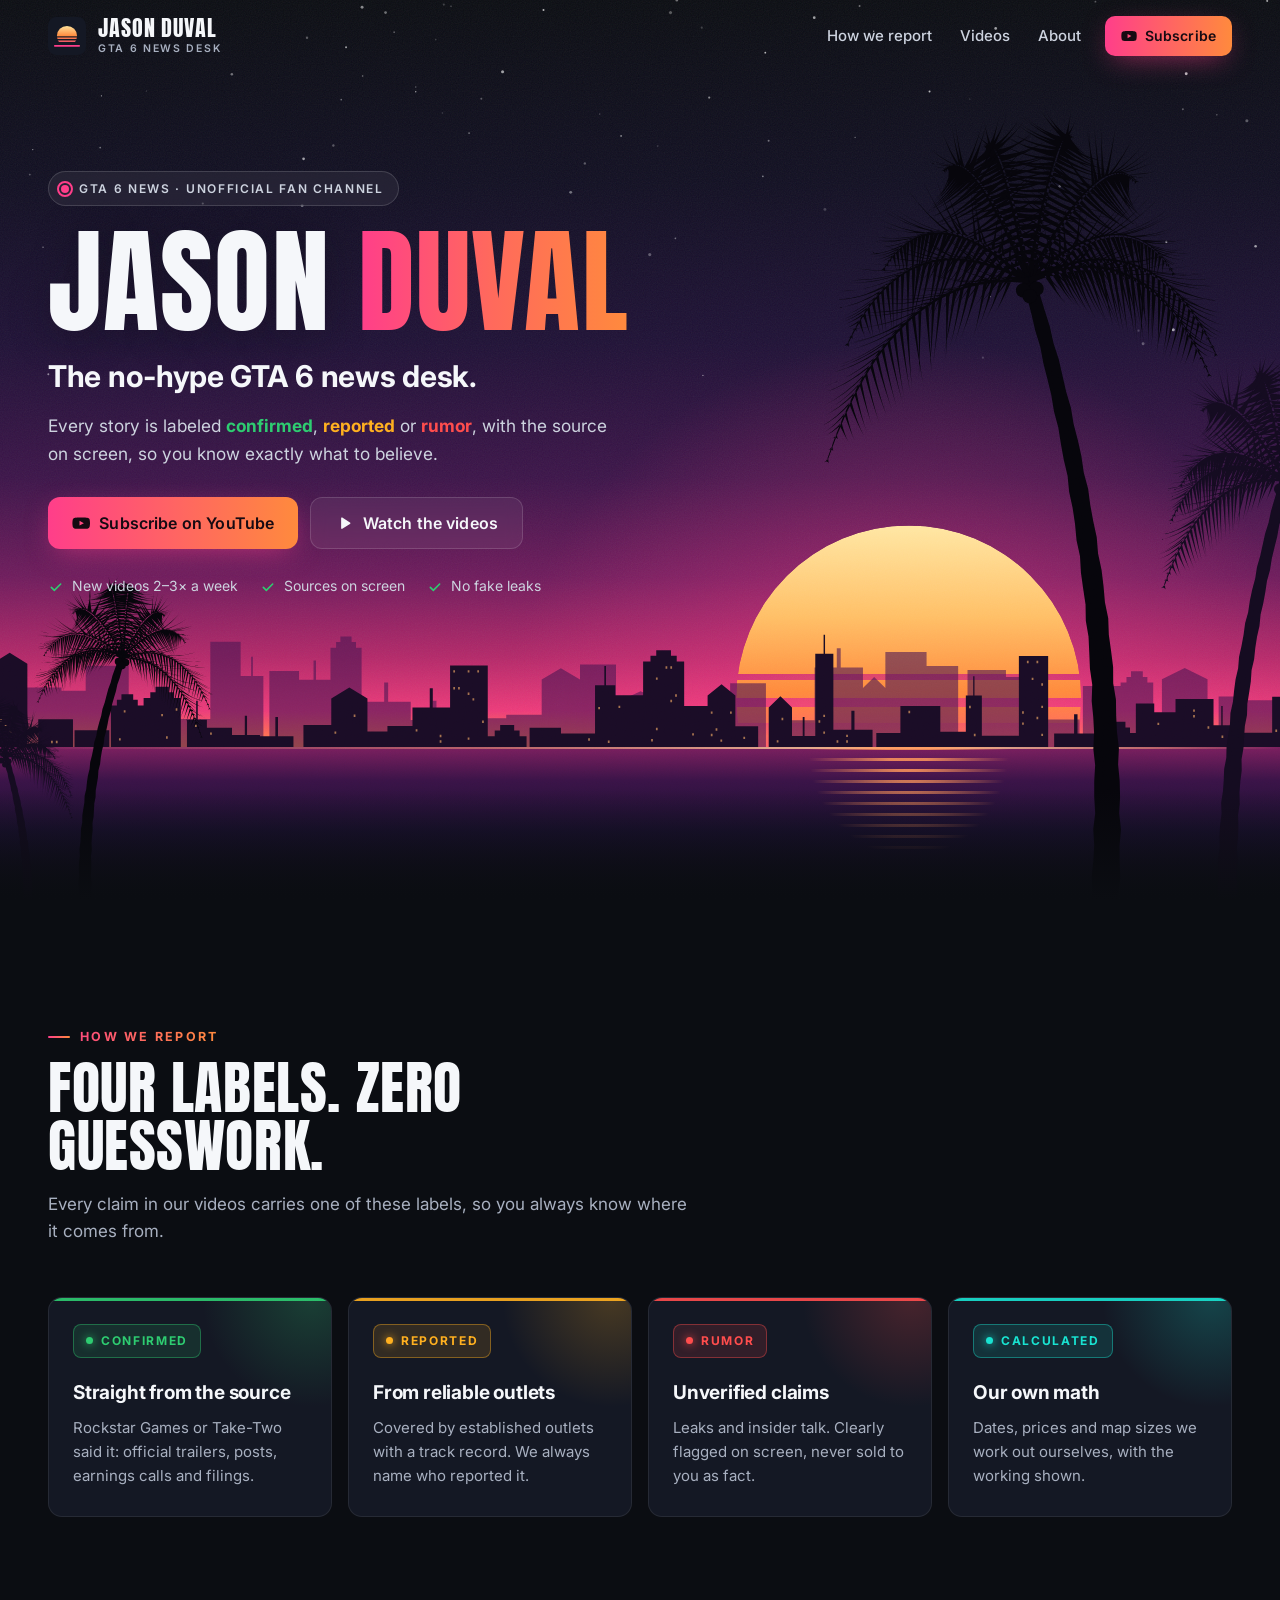
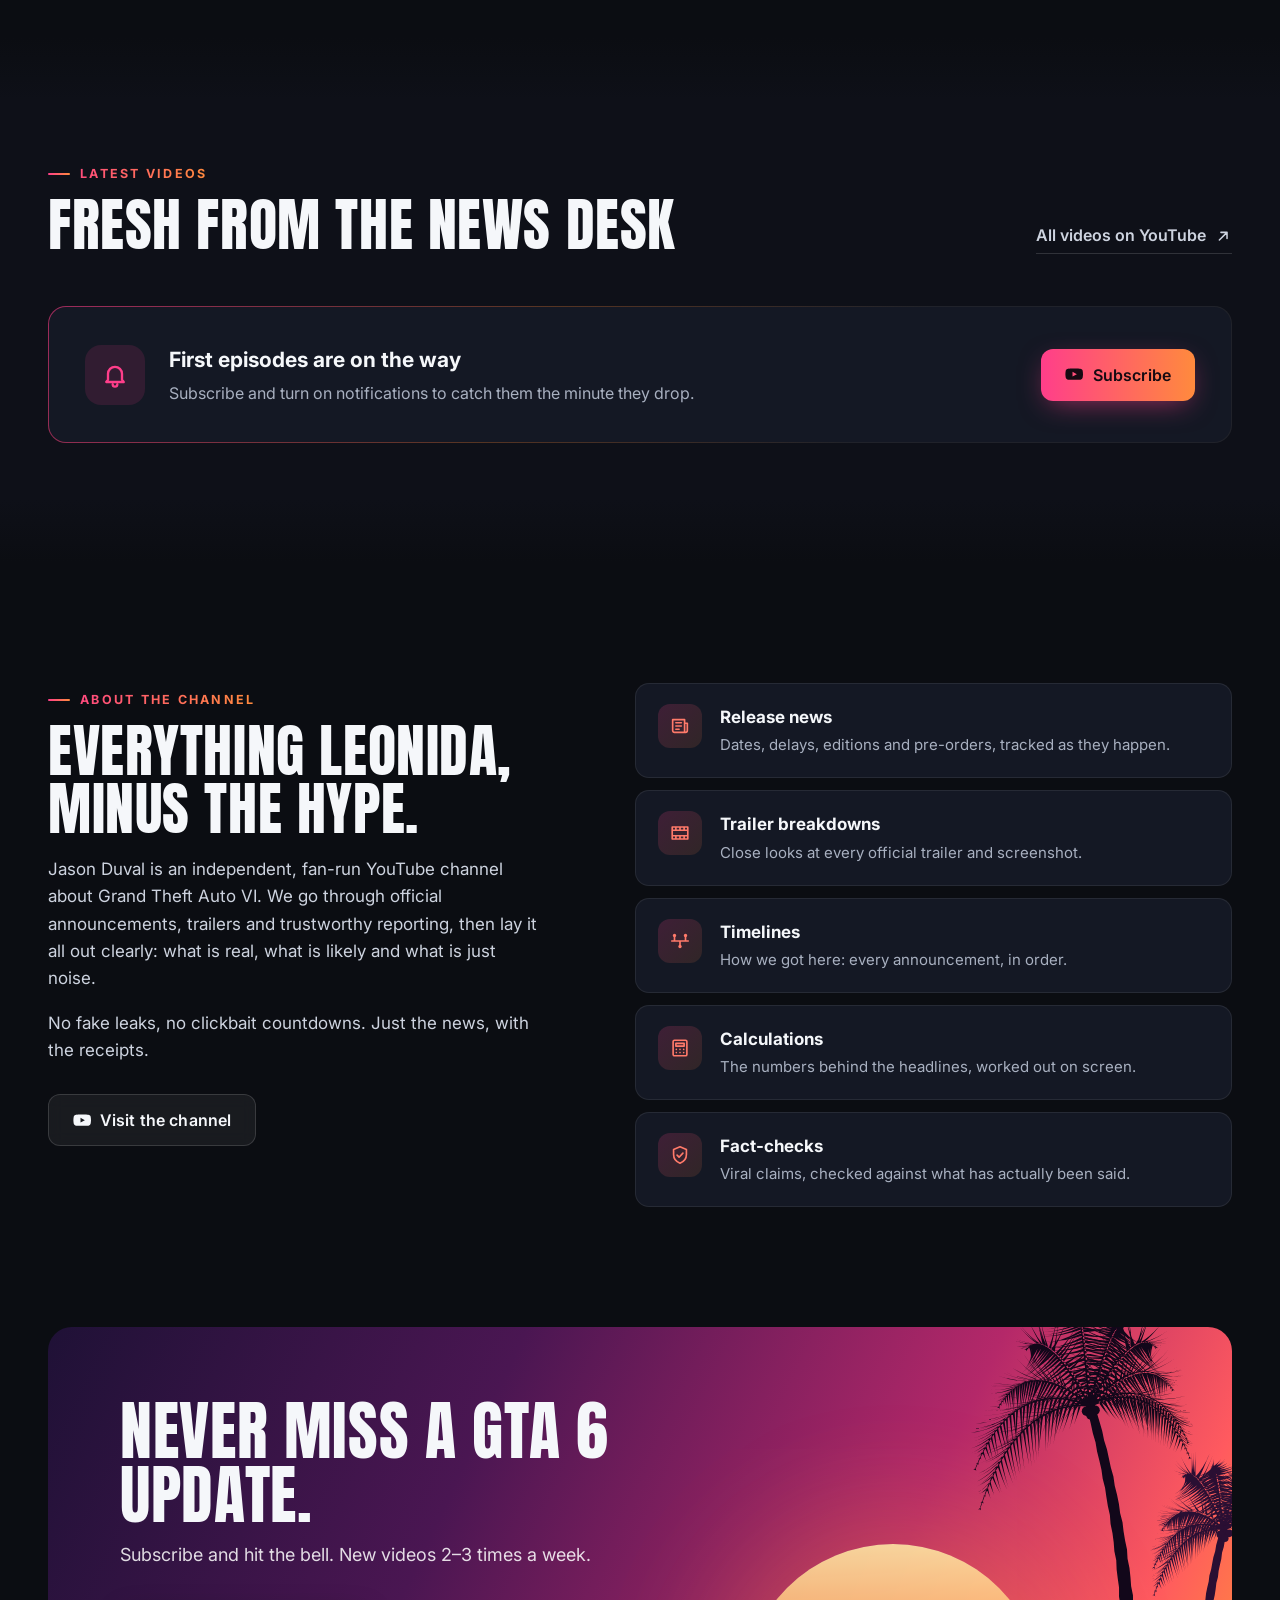
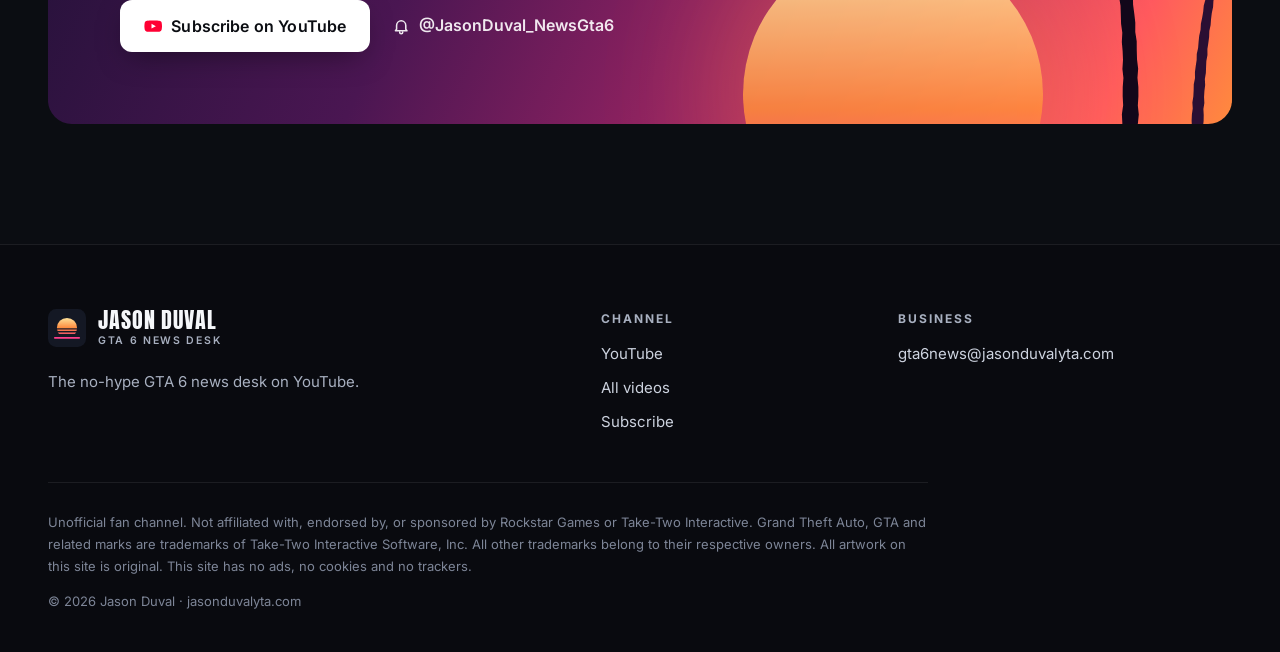
==== index.html @ 7ab1163f "Launch jasonduvalyta.com landing page Static site for the Jason Duval GTA 6 news channel: hero scene" ====
<!doctype html>
<html lang="en">
<head>
  <meta charset="utf-8">
  <meta name="viewport" content="width=device-width, initial-scale=1">
  <title>Jason Duval · The No-Hype GTA 6 News Desk</title>
  <meta name="description" content="Unofficial GTA 6 news channel on YouTube. Every story labeled confirmed, reported or rumor, with the source on screen. New videos 2–3 times a week.">
  <link rel="canonical" href="https://jasonduvalyta.com/">
  <meta name="theme-color" content="#0B0D12">
  <meta name="color-scheme" content="dark">

  <meta property="og:type" content="website">
  <meta property="og:site_name" content="Jason Duval">
  <meta property="og:title" content="Jason Duval · The No-Hype GTA 6 News Desk">
  <meta property="og:description" content="Every GTA 6 story labeled confirmed, reported or rumor, with the source on screen. Subscribe on YouTube.">
  <meta property="og:url" content="https://jasonduvalyta.com/">
  <meta property="og:image" content="https://jasonduvalyta.com/og-image.png">
  <meta property="og:image:width" content="1200">
  <meta property="og:image:height" content="630">
  <meta name="twitter:card" content="summary_large_image">

  <link rel="icon" href="favicon.svg" type="image/svg+xml">
  <link rel="apple-touch-icon" href="apple-touch-icon.png">
  <link rel="me" href="https://www.youtube.com/@JasonDuval_NewsGta6">

  <link rel="preconnect" href="https://fonts.googleapis.com">
  <link rel="preconnect" href="https://fonts.gstatic.com" crossorigin>
  <link href="https://fonts.googleapis.com/css2?family=Anton&family=Inter:wght@400;500;600;700&display=swap" rel="stylesheet">
  <link rel="stylesheet" href="style.css">

  <script type="application/ld+json">
  {
    "@context": "https://schema.org",
    "@type": "Organization",
    "name": "Jason Duval",
    "alternateName": "Jason Duval GTA 6 News",
    "url": "https://jasonduvalyta.com/",
    "description": "Unofficial, fan-run YouTube channel covering GTA 6 news: every story labeled confirmed, reported or rumor, with the source on screen.",
    "email": "gta6news@jasonduvalyta.com",
    "sameAs": [
      "https://www.youtube.com/@JasonDuval_NewsGta6",
      "https://www.youtube.com/channel/UCRXmroaGmlZZRnUrwkvkQ1A"
    ]
  }
  </script>
</head>
<body>

  <a class="skip" href="#main">Skip to content</a>

  <header class="nav" id="nav">
    <div class="container nav-row">
      <a class="brand" href="#top" aria-label="Jason Duval, home">
        <svg class="brand-mark" viewBox="0 0 64 64" aria-hidden="true"><use href="#mark"/></svg>
        <span class="brand-text">
          <span class="brand-name">Jason Duval</span>
          <span class="brand-sub">GTA 6 News Desk</span>
        </span>
      </a>
      <nav class="nav-links" aria-label="Main">
        <a href="#method">How we report</a>
        <a href="#videos">Videos</a>
        <a href="#about">About</a>
      </nav>
      <a class="btn btn-primary btn-sm" href="https://www.youtube.com/@JasonDuval_NewsGta6?sub_confirmation=1" target="_blank" rel="noopener">
        <svg class="i" aria-hidden="true"><use href="#i-yt"/></svg>Subscribe
      </a>
    </div>
  </header>

  <main id="main">

    <!-- ============ HERO ============ -->
    <section class="hero" id="top">
      <div class="scene" aria-hidden="true">
        <svg class="stars" id="stars" viewBox="0 0 1600 600" preserveAspectRatio="xMidYMin slice"></svg>
        <div class="sun-glow"></div>
        <div class="sun"></div>
        <svg class="skyline" id="skyline" viewBox="0 0 1600 180" preserveAspectRatio="xMidYMax slice"></svg>
        <div class="sea"><div class="reflection"></div></div>
        <svg class="palm palm-l" id="palm-l" viewBox="0 0 600 1000"></svg>
        <svg class="palm palm-r" id="palm-r" viewBox="0 0 600 1000"></svg>
      </div>

      <div class="container hero-inner">
        <p class="pill"><span class="live-dot"></span><span>GTA 6 news<span class="pill-extra"> · Unofficial fan channel</span></span></p>
        <h1 class="hero-title">Jason <span class="grad-text">Duval</span></h1>
        <p class="hero-tagline">The no-hype GTA 6 news desk.</p>
        <p class="hero-lead">
          Every story is labeled <b class="c-ok">confirmed</b>, <b class="c-rep">reported</b> or
          <b class="c-rumor">rumor</b>, with the source on screen, so you know exactly what to believe.
        </p>
        <div class="hero-cta">
          <a class="btn btn-primary" href="https://www.youtube.com/@JasonDuval_NewsGta6?sub_confirmation=1" target="_blank" rel="noopener">
            <svg class="i" aria-hidden="true"><use href="#i-yt"/></svg>Subscribe on YouTube
          </a>
          <a class="btn btn-ghost" href="#videos">
            <svg class="i" aria-hidden="true"><use href="#i-play"/></svg>Watch the videos
          </a>
        </div>
        <ul class="hero-facts">
          <li><svg class="i" aria-hidden="true"><use href="#i-check"/></svg>New videos 2–3× a week</li>
          <li><svg class="i" aria-hidden="true"><use href="#i-check"/></svg>Sources on screen</li>
          <li><svg class="i" aria-hidden="true"><use href="#i-check"/></svg>No fake leaks</li>
        </ul>
      </div>
    </section>

    <!-- ============ HOW WE REPORT ============ -->
    <section class="section" id="method">
      <div class="container">
        <header class="section-head" data-reveal>
          <p class="eyebrow">How we report</p>
          <h2>Four labels. Zero guesswork.</h2>
          <p class="section-lead">Every claim in our videos carries one of these labels, so you always know where it comes from.</p>
        </header>

        <div class="labels">
          <article class="label-card" style="--c: var(--ok)" data-reveal>
            <span class="badge">Confirmed</span>
            <h3>Straight from the source</h3>
            <p>Rockstar Games or Take-Two said it: official trailers, posts, earnings calls and filings.</p>
          </article>
          <article class="label-card" style="--c: var(--rep)" data-reveal>
            <span class="badge">Reported</span>
            <h3>From reliable outlets</h3>
            <p>Covered by established outlets with a track record. We always name who reported it.</p>
          </article>
          <article class="label-card" style="--c: var(--rumor)" data-reveal>
            <span class="badge">Rumor</span>
            <h3>Unverified claims</h3>
            <p>Leaks and insider talk. Clearly flagged on screen, never sold to you as fact.</p>
          </article>
          <article class="label-card" style="--c: var(--calc)" data-reveal>
            <span class="badge">Calculated</span>
            <h3>Our own math</h3>
            <p>Dates, prices and map sizes we work out ourselves, with the working shown.</p>
          </article>
        </div>
      </div>
    </section>

    <!-- ============ VIDEOS ============ -->
    <section class="section section-alt" id="videos">
      <div class="container">
        <header class="section-head section-head-row" data-reveal>
          <div>
            <p class="eyebrow">Latest videos</p>
            <h2>Fresh from the news desk</h2>
          </div>
          <a class="link-arrow" href="https://www.youtube.com/@JasonDuval_NewsGta6/videos" target="_blank" rel="noopener">
            All videos on YouTube<svg class="i" aria-hidden="true"><use href="#i-arrow"/></svg>
          </a>
        </header>

        <div class="video-grid" id="video-grid"></div>

        <template id="empty-tpl">
          <div class="empty" data-reveal>
            <div class="empty-icon"><svg class="i" aria-hidden="true"><use href="#i-bell"/></svg></div>
            <div class="empty-text">
              <h3>First episodes are on the way</h3>
              <p>Subscribe and turn on notifications to catch them the minute they drop.</p>
            </div>
            <a class="btn btn-primary" href="https://www.youtube.com/@JasonDuval_NewsGta6?sub_confirmation=1" target="_blank" rel="noopener">
              <svg class="i" aria-hidden="true"><use href="#i-yt"/></svg>Subscribe
            </a>
          </div>
        </template>
      </div>
    </section>

    <!-- ============ ABOUT ============ -->
    <section class="section" id="about">
      <div class="container about">
        <div class="about-copy" data-reveal>
          <p class="eyebrow">About the channel</p>
          <h2>Everything Leonida, minus the hype.</h2>
          <p>
            Jason Duval is an independent, fan-run YouTube channel about Grand Theft Auto VI.
            We go through official announcements, trailers and trustworthy reporting, then lay it all
            out clearly: what is real, what is likely and what is just noise.
          </p>
          <p>No fake leaks, no clickbait countdowns. Just the news, with the receipts.</p>
          <a class="btn btn-ghost" href="https://www.youtube.com/@JasonDuval_NewsGta6" target="_blank" rel="noopener">
            <svg class="i" aria-hidden="true"><use href="#i-yt"/></svg>Visit the channel
          </a>
        </div>

        <ul class="formats">
          <li data-reveal>
            <span class="f-icon"><svg class="i" aria-hidden="true"><use href="#i-news"/></svg></span>
            <div><h3>Release news</h3><p>Dates, delays, editions and pre-orders, tracked as they happen.</p></div>
          </li>
          <li data-reveal>
            <span class="f-icon"><svg class="i" aria-hidden="true"><use href="#i-film"/></svg></span>
            <div><h3>Trailer breakdowns</h3><p>Close looks at every official trailer and screenshot.</p></div>
          </li>
          <li data-reveal>
            <span class="f-icon"><svg class="i" aria-hidden="true"><use href="#i-timeline"/></svg></span>
            <div><h3>Timelines</h3><p>How we got here: every announcement, in order.</p></div>
          </li>
          <li data-reveal>
            <span class="f-icon"><svg class="i" aria-hidden="true"><use href="#i-calc"/></svg></span>
            <div><h3>Calculations</h3><p>The numbers behind the headlines, worked out on screen.</p></div>
          </li>
          <li data-reveal>
            <span class="f-icon"><svg class="i" aria-hidden="true"><use href="#i-shield"/></svg></span>
            <div><h3>Fact-checks</h3><p>Viral claims, checked against what has actually been said.</p></div>
          </li>
        </ul>
      </div>
    </section>

    <!-- ============ CTA ============ -->
    <section class="section section-tight">
      <div class="container">
        <div class="cta" data-reveal>
          <div class="cta-sun" aria-hidden="true"></div>
          <svg class="cta-palm" id="palm-cta" viewBox="0 0 600 1000" aria-hidden="true"></svg>
          <div class="cta-copy">
            <h2>Never miss a GTA 6 update.</h2>
            <p>Subscribe and hit the bell. New videos 2–3 times a week.</p>
            <div class="cta-actions">
              <a class="btn btn-light" href="https://www.youtube.com/@JasonDuval_NewsGta6?sub_confirmation=1" target="_blank" rel="noopener">
                <svg class="i i-yt-red" aria-hidden="true"><use href="#i-yt"/></svg>Subscribe on YouTube
              </a>
              <span class="cta-handle"><svg class="i" aria-hidden="true"><use href="#i-bell"/></svg>@JasonDuval_NewsGta6</span>
            </div>
          </div>
        </div>
      </div>
    </section>

  </main>

  <!-- ============ FOOTER ============ -->
  <footer class="footer">
    <div class="container">
      <div class="footer-top">
        <div class="footer-brand">
          <a class="brand" href="#top" aria-label="Jason Duval, back to top">
            <svg class="brand-mark" viewBox="0 0 64 64" aria-hidden="true"><use href="#mark"/></svg>
            <span class="brand-text">
              <span class="brand-name">Jason Duval</span>
              <span class="brand-sub">GTA 6 News Desk</span>
            </span>
          </a>
          <p>The no-hype GTA 6 news desk on YouTube.</p>
        </div>
        <div class="footer-col">
          <h4>Channel</h4>
          <a href="https://www.youtube.com/@JasonDuval_NewsGta6" target="_blank" rel="noopener">YouTube</a>
          <a href="https://www.youtube.com/@JasonDuval_NewsGta6/videos" target="_blank" rel="noopener">All videos</a>
          <a href="https://www.youtube.com/@JasonDuval_NewsGta6?sub_confirmation=1" target="_blank" rel="noopener">Subscribe</a>
        </div>
        <div class="footer-col">
          <h4>Business</h4>
          <a href="mailto:gta6news@jasonduvalyta.com">gta6news@jasonduvalyta.com</a>
        </div>
      </div>

      <p class="disclaimer">
        Unofficial fan channel. Not affiliated with, endorsed by, or sponsored by Rockstar Games or
        Take-Two Interactive. Grand Theft Auto, GTA and related marks are trademarks of Take-Two
        Interactive Software, Inc. All other trademarks belong to their respective owners.
        All artwork on this site is original. This site has no ads, no cookies and no trackers.
      </p>
      <p class="copy">© <span id="year">2026</span> Jason Duval · jasonduvalyta.com</p>
    </div>
  </footer>

  <!-- ============ ICONS ============ -->
  <svg width="0" height="0" style="position:absolute" aria-hidden="true">
    <defs>
      <linearGradient id="mark-sun" x1="0" y1="0" x2="0" y2="1">
        <stop offset="0" stop-color="#FFE29A"/>
        <stop offset=".5" stop-color="#FF8A3D"/>
        <stop offset="1" stop-color="#FF3E8A"/>
      </linearGradient>
      <mask id="mark-cut" maskUnits="userSpaceOnUse" x="0" y="0" width="64" height="64">
        <rect width="64" height="42" fill="#fff"/>
        <rect y="32.5" width="64" height="2" fill="#000"/>
        <rect y="37" width="64" height="2.5" fill="#000"/>
      </mask>
    </defs>
    <symbol id="mark" viewBox="0 0 64 64">
      <rect width="64" height="64" rx="14" fill="#141824"/>
      <circle cx="32" cy="32" r="17" fill="url(#mark-sun)" mask="url(#mark-cut)"/>
      <rect x="10" y="47" width="44" height="3" rx="1.5" fill="#FF3E8A"/>
    </symbol>
    <symbol id="i-yt" viewBox="0 0 24 24"><path fill="currentColor" d="M23 7.2a3 3 0 0 0-2.1-2.1C19 4.6 12 4.6 12 4.6s-7 0-8.9.5A3 3 0 0 0 1 7.2 31 31 0 0 0 .5 12 31 31 0 0 0 1 16.8a3 3 0 0 0 2.1 2.1c1.9.5 8.9.5 8.9.5s7 0 8.9-.5a3 3 0 0 0 2.1-2.1 31 31 0 0 0 .5-4.8 31 31 0 0 0-.5-4.8ZM9.8 15.1V8.9l5.7 3.1-5.7 3.1Z"/></symbol>
    <symbol id="i-play" viewBox="0 0 24 24"><path fill="currentColor" d="M8 5.6v12.8a1 1 0 0 0 1.5.9l10-6.4a1 1 0 0 0 0-1.8l-10-6.4A1 1 0 0 0 8 5.6Z"/></symbol>
    <symbol id="i-check" viewBox="0 0 24 24"><path fill="none" stroke="currentColor" stroke-width="2.4" stroke-linecap="round" stroke-linejoin="round" d="m5 12.5 4.5 4.5L19 7.5"/></symbol>
    <symbol id="i-arrow" viewBox="0 0 24 24"><path fill="none" stroke="currentColor" stroke-width="2" stroke-linecap="round" stroke-linejoin="round" d="M7 17 17 7M9 7h8v8"/></symbol>
    <symbol id="i-bell" viewBox="0 0 24 24"><path fill="none" stroke="currentColor" stroke-width="2" stroke-linecap="round" stroke-linejoin="round" d="M6 16V11a6 6 0 1 1 12 0v5l1.5 2h-15L6 16Zm4 4a2 2 0 0 0 4 0"/></symbol>
    <symbol id="i-news" viewBox="0 0 24 24"><path fill="none" stroke="currentColor" stroke-width="1.8" stroke-linecap="round" stroke-linejoin="round" d="M4 5h13v14H6a2 2 0 0 1-2-2V5Zm13 4h3v8a2 2 0 0 1-2 2h-1M7.5 8.5h6M7.5 12h6M7.5 15.5h3.5"/></symbol>
    <symbol id="i-film" viewBox="0 0 24 24"><path fill="none" stroke="currentColor" stroke-width="1.8" stroke-linecap="round" stroke-linejoin="round" d="M3.5 5.5h17v13h-17zM3.5 9h17M3.5 15h17M7.5 5.5V9m4.5-3.5V9m4.5-3.5V9M7.5 15v3.5m4.5-3.5v3.5m4.5-3.5v3.5"/></symbol>
    <symbol id="i-timeline" viewBox="0 0 24 24"><path fill="none" stroke="currentColor" stroke-width="1.8" stroke-linecap="round" stroke-linejoin="round" d="M3 12h18M6 12V7m6 5v5m6-5V7"/><circle cx="6" cy="6" r="1.8" fill="currentColor"/><circle cx="12" cy="18" r="1.8" fill="currentColor"/><circle cx="18" cy="6" r="1.8" fill="currentColor"/></symbol>
    <symbol id="i-calc" viewBox="0 0 24 24"><path fill="none" stroke="currentColor" stroke-width="1.8" stroke-linecap="round" stroke-linejoin="round" d="M6 3.5h12a1.5 1.5 0 0 1 1.5 1.5v14a1.5 1.5 0 0 1-1.5 1.5H6A1.5 1.5 0 0 1 4.5 19V5A1.5 1.5 0 0 1 6 3.5ZM7.5 7h9v3h-9zM8 13.5h.01M12 13.5h.01M16 13.5h.01M8 17h.01M12 17h.01M16 17h.01"/></symbol>
    <symbol id="i-shield" viewBox="0 0 24 24"><path fill="none" stroke="currentColor" stroke-width="1.8" stroke-linecap="round" stroke-linejoin="round" d="M12 3 5 6v5.5c0 4.2 2.9 7.9 7 9.5 4.1-1.6 7-5.3 7-9.5V6l-7-3Zm-3.2 9.2 2.2 2.2 4.2-4.4"/></symbol>
  </svg>

  <script src="videos.js"></script>
  <script src="main.js"></script>
</body>
</html>
---- style.css ----
/* ============================================================
   Jason Duval · GTA 6 News Desk
   Colors and fonts match the channel's design system.
   ============================================================ */

:root {
  --bg: #0B0D12;
  --bg-2: #141824;
  --bg-3: #1B2030;
  --line: rgba(255, 255, 255, .08);
  --line-2: rgba(255, 255, 255, .14);
  --text: #F5F7FA;
  --muted: #A8B0C0;
  --soft: #CDD3DF;

  --pink: #FF3E8A;
  --orange: #FF8A3D;
  --grad: linear-gradient(90deg, var(--pink), var(--orange));

  --ok: #2ECC71;
  --rep: #FFB020;
  --rumor: #FF4D4D;
  --calc: #19E3D1;

  --radius: 14px;
  --maxw: 1200px;
  --gutter: clamp(16px, 5vw, 48px);

  --display: "Anton", Impact, "Arial Narrow Bold", sans-serif;
  --body: "Inter", system-ui, -apple-system, "Segoe UI", Roboto, sans-serif;
}

*, *::before, *::after { box-sizing: border-box; }
html { scroll-behavior: smooth; scroll-padding-top: 80px; -webkit-text-size-adjust: 100%; }
body {
  margin: 0;
  background: var(--bg);
  color: var(--text);
  font: 400 16px/1.6 var(--body);
  -webkit-font-smoothing: antialiased;
  overflow-x: hidden;
}
img, svg { display: block; max-width: 100%; }
a { color: inherit; text-decoration: none; }
h1, h2, h3, h4, p { margin: 0; }
ul { margin: 0; padding: 0; list-style: none; }
b { font-weight: 700; }

.container { width: min(100% - 2 * var(--gutter), var(--maxw)); margin-inline: auto; }

.skip {
  position: absolute; left: 16px; top: -60px; z-index: 100;
  padding: 10px 16px; border-radius: 10px; background: var(--text); color: var(--bg); font-weight: 600;
}
.skip:focus { top: 16px; }

:focus-visible { outline: 2px solid var(--orange); outline-offset: 3px; border-radius: 6px; }

/* ---------- Icons ---------- */
.i { width: 1.15em; height: 1.15em; flex: none; }

/* ---------- Buttons ---------- */
.btn {
  display: inline-flex; align-items: center; justify-content: center; gap: .55em;
  height: 52px; padding: 0 24px; border-radius: 12px;
  font: 600 16px/1 var(--body); letter-spacing: .01em; white-space: nowrap;
  transition: transform .2s ease, box-shadow .2s ease, background-color .2s ease, border-color .2s ease;
}
.btn:hover { transform: translateY(-2px); }
.btn:active { transform: translateY(0); }
.btn-sm { height: 40px; padding: 0 16px; font-size: 14px; border-radius: 10px; }
.btn-primary {
  background: var(--grad); color: #160A12;
  box-shadow: 0 8px 28px -8px rgba(255, 62, 138, .6);
}
.btn-primary:hover { box-shadow: 0 12px 34px -8px rgba(255, 62, 138, .8); }
.btn-ghost {
  background: rgba(255, 255, 255, .06); color: var(--text);
  border: 1px solid var(--line-2); backdrop-filter: blur(8px); -webkit-backdrop-filter: blur(8px);
}
.btn-ghost:hover { background: rgba(255, 255, 255, .1); border-color: rgba(255, 255, 255, .24); }
.btn-light { background: #fff; color: #0B0D12; box-shadow: 0 10px 30px -10px rgba(0, 0, 0, .5); }
.i-yt-red { color: #FF0033; }

/* ---------- Nav ---------- */
.nav {
  position: fixed; inset: 0 0 auto; z-index: 50;
  transition: background-color .3s ease, border-color .3s ease, backdrop-filter .3s ease;
  border-bottom: 1px solid transparent;
}
.nav.scrolled {
  background: rgba(11, 13, 18, .78);
  backdrop-filter: blur(14px) saturate(140%); -webkit-backdrop-filter: blur(14px) saturate(140%);
  border-color: var(--line);
}
.nav-row { height: 72px; display: flex; align-items: center; gap: 24px; }
.nav-links { display: flex; gap: 28px; margin-left: auto; font-size: 15px; font-weight: 500; color: var(--soft); }
.nav-links a { transition: color .2s ease; }
.nav-links a:hover { color: #fff; }

.brand { display: inline-flex; align-items: center; gap: 12px; }
.brand-mark { width: 38px; height: 38px; flex: none; }
.brand-text { display: flex; flex-direction: column; line-height: 1; }
.brand-name { font: 400 22px/1 var(--display); letter-spacing: .04em; text-transform: uppercase; }
.brand-sub { margin-top: 5px; font-size: 10.5px; font-weight: 600; letter-spacing: .16em; text-transform: uppercase; color: var(--muted); }

/* ---------- Hero ---------- */
.hero {
  --sea: 17%;
  --sun-x: 71%;
  position: relative; isolation: isolate; overflow: hidden;
  min-height: max(720px, 100svh);
  display: flex;
  background: linear-gradient(180deg,
    #0B0D12 0%, #110F22 20%, #1F1136 38%, #3C1449 53%,
    #6E1B5C 64%, #B42869 73%, #EE3A7A 79%, #FF6A55 81.5%, #FF8A3D 83%);
}
.hero::after { /* fade into the page */
  content: ""; position: absolute; inset: auto 0 0; height: 110px; z-index: 1;
  background: linear-gradient(180deg, rgba(11, 13, 18, 0), var(--bg));
  pointer-events: none;
}
.scene { position: absolute; inset: 0; z-index: 0; pointer-events: none; }
.scene::after { /* film grain */
  content: ""; position: absolute; inset: 0; opacity: .07; mix-blend-mode: overlay;
  background-image: url("data:image/svg+xml,%3Csvg xmlns='http://www.w3.org/2000/svg' width='180' height='180'%3E%3Cfilter id='n'%3E%3CfeTurbulence type='fractalNoise' baseFrequency='.85' numOctaves='3' stitchTiles='stitch'/%3E%3C/filter%3E%3Crect width='100%25' height='100%25' filter='url(%23n)'/%3E%3C/svg%3E");
}

.stars { position: absolute; inset: 0 0 auto; width: 100%; height: 60%; }
.stars circle { fill: #fff; }
.stars .tw { animation: twinkle 4s ease-in-out infinite alternate; }

.sun-glow {
  position: absolute; left: var(--sun-x); bottom: var(--sea);
  width: clamp(560px, 75vw, 1200px); aspect-ratio: 1; transform: translate(-50%, 50%);
  background: radial-gradient(circle, rgba(255, 110, 90, .55) 0%, rgba(255, 62, 138, .25) 28%, rgba(255, 62, 138, 0) 60%);
  animation: breathe 9s ease-in-out infinite alternate;
}
.sun {
  position: absolute; left: var(--sun-x); bottom: var(--sea);
  width: clamp(210px, 27vw, 420px); aspect-ratio: 1; border-radius: 50%;
  transform: translate(-50%, 36%);
  background: linear-gradient(180deg, #FFE7A3 0%, #FFC067 26%, #FF8A3D 48%, #FF5A6E 66%, #FF3E8A 100%);
  --cut: linear-gradient(180deg,
    #000 0 43%, transparent 43% 44.6%, #000 44.6% 50%, transparent 50% 52.5%,
    #000 52.5% 57%, transparent 57% 60.5%, #000 60.5%);
  -webkit-mask-image: var(--cut); mask-image: var(--cut);
}
.skyline {
  position: absolute; left: 0; right: 0; bottom: var(--sea);
  width: 100%; height: clamp(80px, 10.5vw, 160px);
}
.sea {
  position: absolute; inset: auto 0 0; height: var(--sea); overflow: hidden;
  background: linear-gradient(180deg, #7A1F5E 0%, #3A1347 22%, #1A1030 55%, var(--bg) 100%);
}
.sea::before { /* horizon shine */
  content: ""; position: absolute; inset: 0 0 auto; height: 2px;
  background: linear-gradient(90deg, transparent 0%, rgba(255, 170, 120, .5) 40%, rgba(255, 210, 160, .9) var(--sun-x), rgba(255, 170, 120, .5) 90%, transparent 100%);
}
.reflection {
  position: absolute; top: 0; left: var(--sun-x); height: 100%;
  width: clamp(170px, 22vw, 340px); transform: translateX(-50%);
  background: repeating-linear-gradient(180deg, rgba(255, 150, 90, .85) 0 3px, transparent 3px 11px);
  -webkit-mask-image: radial-gradient(ellipse 50% 100% at 50% 0, #000 15%, transparent 72%);
  mask-image: radial-gradient(ellipse 50% 100% at 50% 0, #000 15%, transparent 72%);
  animation: shimmer 6s ease-in-out infinite alternate;
}
.palm { position: absolute; bottom: -2%; overflow: visible; }
.palm path, .palm circle { fill: #06050B; }
.palm .far path, .palm .far circle { fill: #140B20; }
.palm-l { left: -2%; height: 50%; width: auto; aspect-ratio: 3 / 5; }
.palm-r { right: -3%; height: 92%; width: auto; aspect-ratio: 3 / 5; transform: scaleX(-1); }
.frond { transform-box: view-box; animation: sway 7s ease-in-out infinite alternate; }

.hero-inner {
  position: relative; z-index: 2;
  padding-top: clamp(124px, 19vh, 200px); padding-bottom: 48px;
}
.hero-inner > * { max-width: 680px; }

.pill {
  display: inline-flex; align-items: center; gap: 10px;
  padding: 7px 14px 7px 12px; border-radius: 999px;
  background: rgba(255, 255, 255, .06); border: 1px solid var(--line-2);
  backdrop-filter: blur(8px); -webkit-backdrop-filter: blur(8px);
  font-size: 12px; font-weight: 600; letter-spacing: .14em; text-transform: uppercase; color: var(--soft);
}
.live-dot { position: relative; width: 8px; height: 8px; border-radius: 50%; background: var(--pink); }
.live-dot::after {
  content: ""; position: absolute; inset: -4px; border-radius: 50%;
  border: 2px solid var(--pink); animation: ping 2s ease-out infinite;
}

.hero-title {
  margin-top: 22px;
  font: 400 clamp(60px, 9vw, 128px)/.92 var(--display);
  letter-spacing: .01em; text-transform: uppercase;
  text-shadow: 0 6px 40px rgba(11, 13, 18, .35);
}
.grad-text {
  background: linear-gradient(90deg, #FF3E8A 0%, #FF6A5C 50%, #FF8A3D 100%);
  -webkit-background-clip: text; background-clip: text; color: transparent;
  text-shadow: none;
}
.hero-tagline { margin-top: 18px; font-size: clamp(22px, 2.4vw, 30px); font-weight: 700; letter-spacing: -.01em; }
.hero-lead { margin-top: 12px; font-size: clamp(16px, 1.35vw, 18px); color: var(--soft); max-width: 560px !important; }
.c-ok { color: var(--ok); }
.c-rep { color: var(--rep); }
.c-rumor { color: var(--rumor); }

.hero-cta { display: flex; flex-wrap: wrap; gap: 12px; margin-top: 30px; }
.hero-facts { display: flex; flex-wrap: wrap; gap: 10px 22px; margin-top: 26px; font-size: 14px; color: var(--soft); }
.hero-facts li { display: inline-flex; align-items: center; gap: 8px; }
.hero-facts .i { color: var(--ok); width: 16px; height: 16px; }

/* ---------- Sections ---------- */
.section { padding: clamp(72px, 10vw, 120px) 0; position: relative; }
.section-tight { padding-top: 0; }
.section-alt { background: linear-gradient(180deg, var(--bg) 0%, #0E1018 12%, #0E1018 88%, var(--bg) 100%); }
.section-head { max-width: 640px; margin-bottom: clamp(32px, 5vw, 52px); }
.section-head-row { max-width: none; display: flex; align-items: flex-end; justify-content: space-between; gap: 20px; flex-wrap: wrap; }
.eyebrow {
  display: inline-flex; align-items: center; gap: 10px;
  font-size: 12.5px; font-weight: 700; letter-spacing: .18em; text-transform: uppercase;
  background: var(--grad); -webkit-background-clip: text; background-clip: text; color: transparent;
}
.eyebrow::before { content: ""; width: 22px; height: 2px; border-radius: 2px; background: var(--grad); }
h2 {
  margin-top: 12px;
  font: 400 clamp(36px, 5vw, 58px)/1 var(--display);
  text-transform: uppercase; letter-spacing: .01em;
}
.section-lead { margin-top: 16px; color: var(--muted); font-size: 17px; }
.link-arrow {
  display: inline-flex; align-items: center; gap: 8px;
  font-weight: 600; color: var(--soft); padding-bottom: 4px; border-bottom: 1px solid var(--line-2);
  transition: color .2s ease, border-color .2s ease;
}
.link-arrow:hover { color: #fff; border-color: var(--orange); }

/* ---------- Labels ---------- */
.labels { display: grid; grid-template-columns: repeat(4, 1fr); gap: 16px; }
.label-card {
  position: relative; overflow: hidden;
  padding: 26px 24px 28px; border-radius: var(--radius);
  background: var(--bg-2); border: 1px solid var(--line);
  transition: transform .25s ease, border-color .25s ease;
}
.label-card::before { /* colored top edge */
  content: ""; position: absolute; inset: 0 0 auto; height: 3px;
  background: var(--c); opacity: .9;
}
.label-card::after { /* soft corner glow */
  content: ""; position: absolute; width: 220px; height: 220px; right: -90px; top: -110px; border-radius: 50%;
  background: radial-gradient(circle, color-mix(in srgb, var(--c) 22%, transparent), transparent 70%);
  pointer-events: none;
}
.label-card:hover { transform: translateY(-4px); border-color: color-mix(in srgb, var(--c) 45%, transparent); }
.badge {
  display: inline-flex; align-items: center; gap: 8px;
  padding: 6px 12px; border-radius: 8px;
  font-size: 12px; font-weight: 700; letter-spacing: .14em; text-transform: uppercase;
  color: var(--c);
  background: color-mix(in srgb, var(--c) 13%, transparent);
  border: 1px solid color-mix(in srgb, var(--c) 40%, transparent);
}
.badge::before { content: ""; width: 7px; height: 7px; border-radius: 50%; background: var(--c); box-shadow: 0 0 10px var(--c); }
.label-card h3 { margin-top: 20px; font-size: 19px; font-weight: 700; letter-spacing: -.01em; }
.label-card p { margin-top: 8px; color: var(--muted); font-size: 15px; }

/* ---------- Videos ---------- */
.video-grid { display: grid; grid-template-columns: repeat(3, 1fr); gap: 20px; }
.vcard {
  position: relative; display: flex; flex-direction: column;
  padding: 10px; border-radius: 18px;
  background: var(--bg-2); border: 1px solid var(--line);
  transition: transform .3s ease, border-color .3s ease, box-shadow .3s ease;
}
.vcard::before { /* gradient border on hover */
  content: ""; position: absolute; inset: -1px; border-radius: inherit; padding: 1px; pointer-events: none;
  background: linear-gradient(135deg, var(--pink), var(--orange) 45%, rgba(255, 255, 255, .06) 80%);
  -webkit-mask: linear-gradient(#000 0 0) content-box, linear-gradient(#000 0 0);
  -webkit-mask-composite: xor; mask-composite: exclude;
  opacity: 0; transition: opacity .3s ease;
}
.vcard:hover { transform: translateY(-4px); border-color: transparent; box-shadow: 0 26px 50px -26px rgba(255, 62, 138, .55); }
.vcard:hover::before, .vcard:focus-visible::before { opacity: 1; }
.vthumb { position: relative; aspect-ratio: 16 / 9; overflow: hidden; border-radius: 12px; background: var(--bg-3); }
.vthumb::after {
  content: ""; position: absolute; inset: auto 0 0; height: 45%; pointer-events: none;
  background: linear-gradient(180deg, rgba(11, 13, 18, 0), rgba(11, 13, 18, .5));
}
.vthumb img { width: 100%; height: 100%; object-fit: cover; transition: transform .6s cubic-bezier(.2, .7, .2, 1); }
.vcard:hover .vthumb img { transform: scale(1.05); }
.vplay {
  position: absolute; z-index: 1; left: 50%; top: 50%; width: 64px; height: 64px; margin: -32px 0 0 -32px;
  display: grid; place-items: center; border-radius: 50%;
  background: rgba(11, 13, 18, .5); border: 1px solid rgba(255, 255, 255, .3);
  backdrop-filter: blur(8px); -webkit-backdrop-filter: blur(8px);
  opacity: 0; transform: scale(.85); transition: opacity .25s ease, transform .25s ease, background-color .25s ease;
}
.vplay .i { width: 24px; height: 24px; margin-left: 3px; }
.vcard:hover .vplay, .vcard:focus-visible .vplay { opacity: 1; transform: scale(1); background: rgba(255, 62, 138, .85); border-color: transparent; }
.vnew {
  position: absolute; z-index: 1; top: 12px; left: 12px;
  display: inline-flex; align-items: center; gap: 7px;
  padding: 6px 11px; border-radius: 8px;
  background: var(--grad); color: #160A12;
  font: 700 11px/1 var(--body); letter-spacing: .14em; text-transform: uppercase;
  box-shadow: 0 6px 18px -6px rgba(255, 62, 138, .7);
}
.vnew::before { content: ""; width: 6px; height: 6px; border-radius: 50%; background: #160A12; }
.vbody { flex: 1; display: flex; flex-direction: column; gap: 10px; padding: 16px 8px 8px; }
.vchan { display: inline-flex; align-items: center; gap: 8px; margin-bottom: 6px; font-size: 13.5px; font-weight: 500; color: var(--muted); }
.vchan svg { width: 20px; height: 20px; }
.vtitle {
  font-size: 17px; font-weight: 700; line-height: 1.35; letter-spacing: -.005em;
  display: -webkit-box; -webkit-line-clamp: 2; -webkit-box-orient: vertical; overflow: hidden;
}
.vbtn {
  margin-top: auto; align-self: flex-start;
  display: inline-flex; align-items: center; gap: 8px;
  height: 40px; padding: 0 15px; border-radius: 10px;
  font-size: 14px; font-weight: 600; color: var(--text);
  background: rgba(255, 255, 255, .06); border: 1px solid var(--line-2);
  transition: background-color .25s ease, color .25s ease, border-color .25s ease;
}
.vbtn .i { width: 16px; height: 16px; transition: transform .25s ease; }
.vcard:hover .vbtn, .vcard:focus-visible .vbtn { background: var(--grad); color: #160A12; border-color: transparent; }
.vcard:hover .vbtn .i { transform: translate(2px, -2px); }
.video-grid.featured .vcard:first-child { grid-column: span 2; grid-row: span 2; }
.video-grid.featured .vcard:first-child .vtitle { font-size: clamp(20px, 2.1vw, 27px); }
.video-grid.featured .vcard:first-child .vbody { padding: 22px 12px 12px; }
.video-grid.featured .vcard:first-child .vbtn { height: 48px; padding: 0 20px; font-size: 15px; }
@media (hover: none) {
  .vplay { opacity: 1; transform: none; }
}

.empty {
  grid-column: 1 / -1;
  display: flex; align-items: center; gap: 24px; flex-wrap: wrap;
  padding: clamp(24px, 4vw, 36px); border-radius: 18px;
  background:
    linear-gradient(var(--bg-2), var(--bg-2)) padding-box,
    linear-gradient(120deg, rgba(255, 62, 138, .6), rgba(255, 138, 61, .3) 40%, rgba(255, 255, 255, .08) 70%) border-box;
  border: 1px solid transparent;
}
.empty-icon {
  width: 60px; height: 60px; border-radius: 16px; display: grid; place-items: center; flex: none;
  background: rgba(255, 62, 138, .12); color: var(--pink);
}
.empty-icon .i { width: 28px; height: 28px; animation: ring 3.5s ease-in-out infinite; transform-origin: 50% 15%; }
.empty-text { flex: 1 1 280px; }
.empty-text h3 { font-size: 21px; font-weight: 700; }
.empty-text p { margin-top: 4px; color: var(--muted); }

/* ---------- About ---------- */
.about { display: grid; grid-template-columns: 5fr 6fr; gap: clamp(40px, 7vw, 96px); align-items: start; }
.about-copy p:not(.eyebrow) { margin-top: 18px; color: var(--soft); font-size: 17px; }
.about-copy .btn { margin-top: 30px; }
.formats { display: grid; gap: 12px; }
.formats li {
  display: flex; gap: 18px; align-items: flex-start;
  padding: 20px 22px; border-radius: var(--radius);
  background: var(--bg-2); border: 1px solid var(--line);
  transition: border-color .25s ease, transform .25s ease;
}
.formats li:hover { border-color: rgba(255, 62, 138, .35); transform: translateX(4px); }
.f-icon {
  width: 44px; height: 44px; flex: none; border-radius: 12px; display: grid; place-items: center;
  background: linear-gradient(135deg, rgba(255, 62, 138, .18), rgba(255, 138, 61, .12));
  color: #FF7A6A;
}
.f-icon .i { width: 22px; height: 22px; }
.formats h3 { font-size: 17px; font-weight: 700; }
.formats p { margin-top: 2px; color: var(--muted); font-size: 15px; }

/* ---------- CTA ---------- */
.cta {
  position: relative; overflow: hidden; isolation: isolate;
  padding: clamp(36px, 6vw, 72px);
  border-radius: 24px;
  background: linear-gradient(115deg, #1F1136 0%, #4A1652 35%, #B42869 70%, #FF5A5F 90%, #FF8A3D 100%);
}
.cta-sun {
  position: absolute; z-index: -1; right: 16%; bottom: -120px; width: 300px; aspect-ratio: 1; border-radius: 50%;
  background: linear-gradient(180deg, #FFE7A3, #FF8A3D 55%, #FF3E8A);
  opacity: .9; box-shadow: 0 0 120px 30px rgba(255, 138, 61, .35);
}
.cta-palm { position: absolute; z-index: -1; right: -40px; bottom: -40px; height: 135%; width: auto; aspect-ratio: 3 / 5; transform: scaleX(-1); overflow: visible; }
.cta-palm path, .cta-palm circle { fill: #12071A; }
.cta-palm .far path, .cta-palm .far circle { fill: #2A0F33; }
.cta-copy { max-width: 560px; }
.cta h2 { margin-top: 0; font-size: clamp(36px, 5.2vw, 64px); }
.cta p { margin-top: 14px; font-size: 18px; color: rgba(255, 255, 255, .85); }
.cta-actions { display: flex; flex-wrap: wrap; align-items: center; gap: 14px 22px; margin-top: 30px; }
.cta-handle { display: inline-flex; align-items: center; gap: 8px; font-weight: 600; color: rgba(255, 255, 255, .9); }

/* ---------- Footer ---------- */
.footer { padding: 64px 0 40px; border-top: 1px solid var(--line); background: #090A0F; }
.footer-top { display: grid; grid-template-columns: 2fr 1fr 1.3fr; gap: 40px; }
.footer-brand p { margin-top: 16px; color: var(--muted); font-size: 15px; }
.footer-col { display: flex; flex-direction: column; gap: 10px; font-size: 15px; }
.footer-col h4 { font-size: 12px; font-weight: 700; letter-spacing: .16em; text-transform: uppercase; color: var(--muted); margin-bottom: 4px; }
.footer-col a { color: var(--soft); transition: color .2s ease; overflow-wrap: anywhere; }
.footer-col a:hover { color: #fff; }
.disclaimer { margin-top: 48px; padding-top: 28px; border-top: 1px solid var(--line); font-size: 13px; line-height: 1.7; color: #7D8597; max-width: 880px; }
.copy { margin-top: 14px; font-size: 13px; color: #7D8597; }

/* ---------- Reveal on scroll ---------- */
.js [data-reveal] { opacity: 0; transform: translateY(18px); transition: opacity .7s ease, transform .7s cubic-bezier(.2, .7, .2, 1); }
.js [data-reveal].in { opacity: 1; transform: none; }

/* ---------- Animations ---------- */
@keyframes sway { from { transform: rotate(-1.3deg); } to { transform: rotate(1.6deg); } }
@keyframes twinkle { from { opacity: .15; } to { opacity: .8; } }
@keyframes breathe { from { opacity: .8; } to { opacity: 1; } }
@keyframes shimmer { from { opacity: .65; transform: translateX(-50%) scaleX(.94); } to { opacity: 1; transform: translateX(-50%) scaleX(1.05); } }
@keyframes ping { 0% { transform: scale(.6); opacity: .9; } 100% { transform: scale(1.9); opacity: 0; } }
@keyframes ring { 0%, 80%, 100% { transform: rotate(0); } 84% { transform: rotate(14deg); } 88% { transform: rotate(-12deg); } 92% { transform: rotate(8deg); } 96% { transform: rotate(-4deg); } }

@media (prefers-reduced-motion: reduce) {
  html { scroll-behavior: auto; }
  *, *::before, *::after { animation: none !important; transition: none !important; }
  .js [data-reveal] { opacity: 1; transform: none; }
}

/* ---------- Responsive ---------- */
@media (max-width: 1024px) {
  .labels { grid-template-columns: repeat(2, 1fr); }
  .about { grid-template-columns: 1fr; }
  .video-grid { grid-template-columns: repeat(2, 1fr); }
  .video-grid.featured .vcard:first-child { grid-column: 1 / -1; grid-row: auto; }
}

@media (max-width: 760px) {
  .nav-links { display: none; }
  .nav-row { justify-content: space-between; height: 64px; }
  .brand-mark { width: 34px; height: 34px; }
  .brand-name { font-size: 20px; }

  .hero { --sun-x: 50%; --sea: 15%; min-height: 0; }
  .stars { opacity: .45; }
  .pill { font-size: 10.5px; letter-spacing: .1em; padding: 7px 12px 7px 10px; gap: 8px; }
  .hero-inner { padding-top: 112px; padding-bottom: clamp(290px, 78vw, 400px); }
  .palm-l { height: 30%; left: -14%; }
  .palm-r { height: 46%; right: -16%; }

  .labels { grid-template-columns: 1fr; }
  .video-grid { grid-template-columns: 1fr; }
  .video-grid.featured .vcard:first-child .vtitle { font-size: 19px; }
  .video-grid.featured .vcard:first-child .vbody { padding: 16px 8px 8px; }
  .footer-top { grid-template-columns: 1fr; gap: 28px; }
  .cta-palm { opacity: .55; right: -110px; }
  .cta-sun { right: -40px; width: 220px; }
}

@media (max-width: 420px) {
  .hero-cta .btn { flex: 1 1 100%; }
  .btn-sm { padding: 0 12px; }
  .brand-name { white-space: nowrap; }
}

@media (max-width: 370px) {
  .brand-sub, .pill-extra { display: none; }
  .brand-name { font-size: 18px; }
}
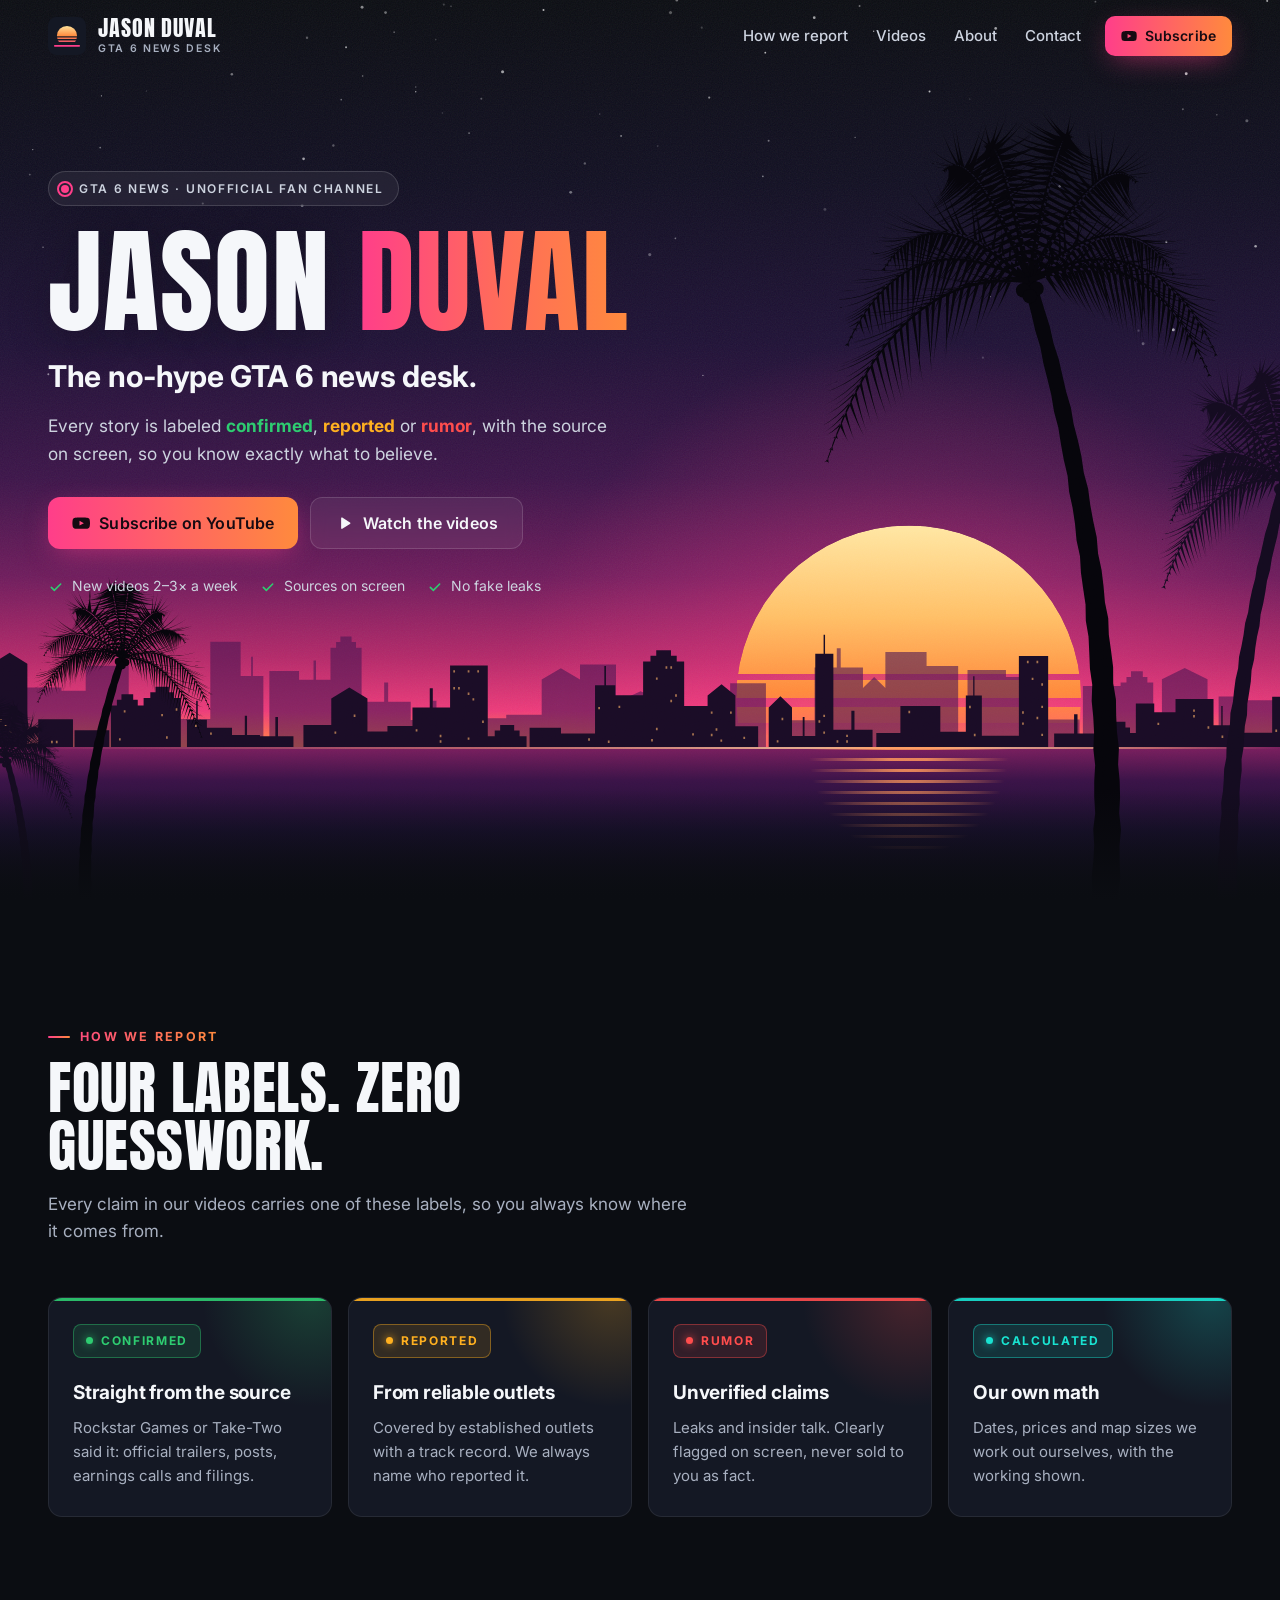
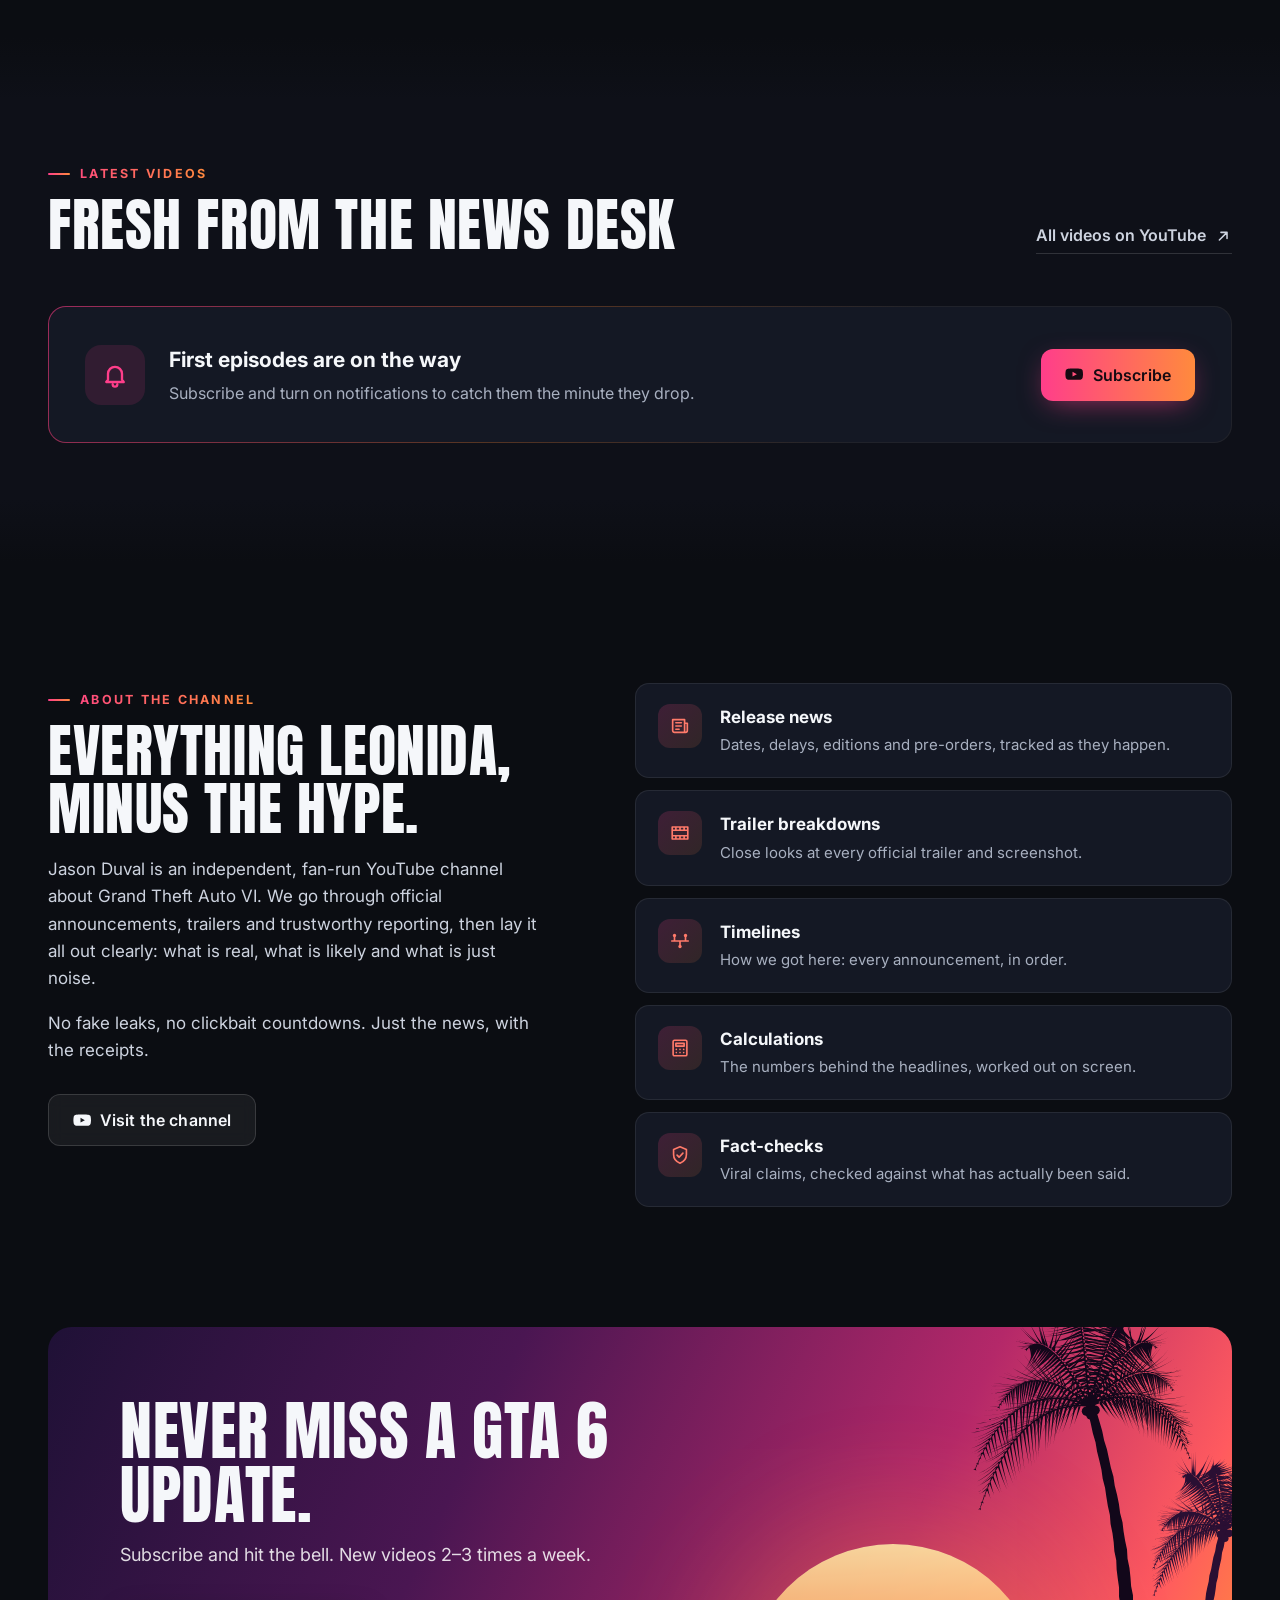
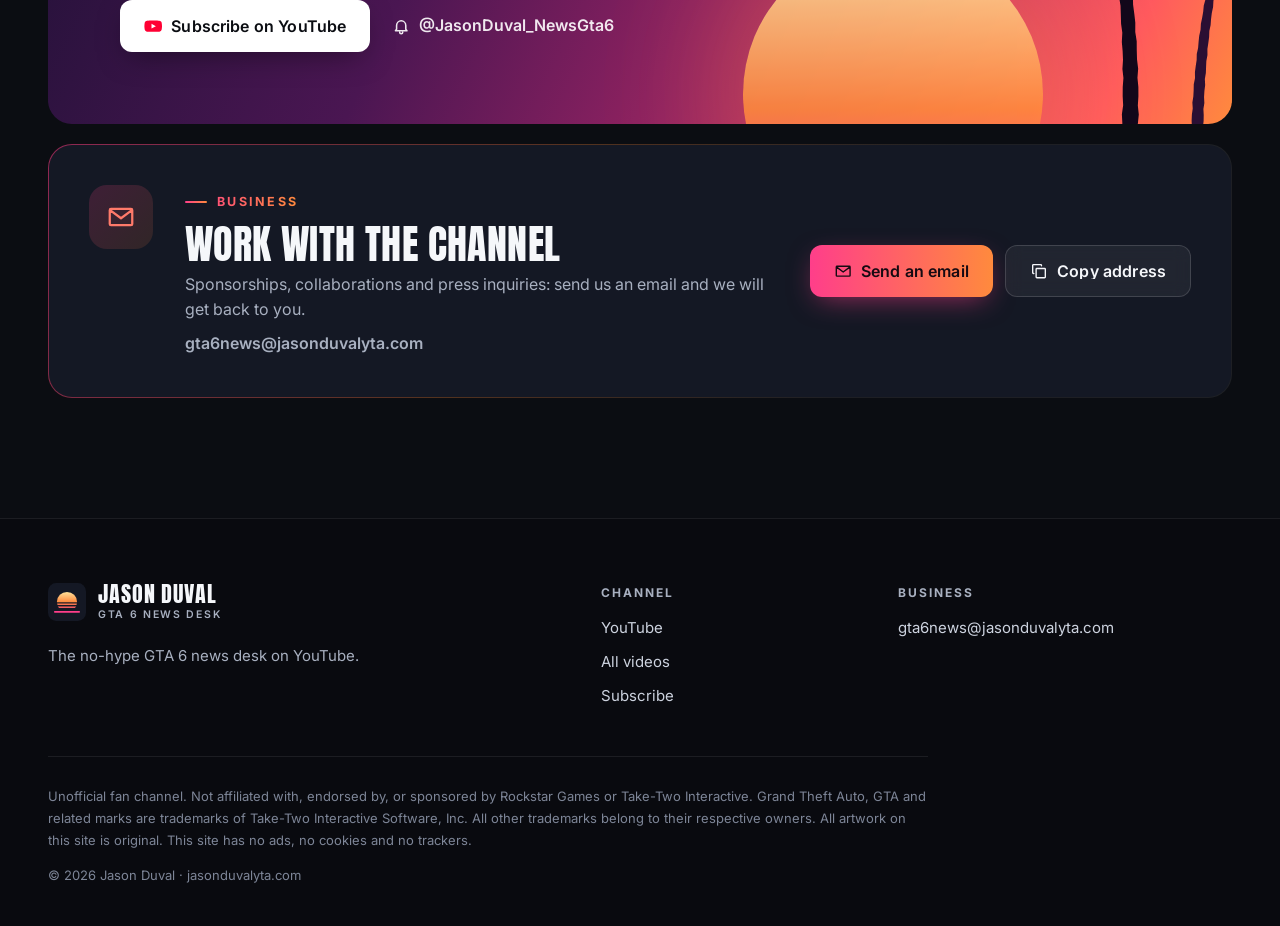
==== commit 25794f9c: "Add business contact card with email button Adds a Business section under the subscribe card with a " ====
--- a/index.html
+++ b/index.html
@@ -61,6 +61,7 @@
         <a href="#method">How we report</a>
         <a href="#videos">Videos</a>
         <a href="#about">About</a>
+        <a href="#contact">Contact</a>
       </nav>
       <a class="btn btn-primary btn-sm" href="https://www.youtube.com/@JasonDuval_NewsGta6?sub_confirmation=1" target="_blank" rel="noopener">
         <svg class="i" aria-hidden="true"><use href="#i-yt"/></svg>Subscribe
@@ -227,6 +228,24 @@
               </a>
               <span class="cta-handle"><svg class="i" aria-hidden="true"><use href="#i-bell"/></svg>@JasonDuval_NewsGta6</span>
             </div>
+          </div>
+        </div>
+
+        <div class="contact" id="contact" data-reveal>
+          <div class="contact-icon"><svg class="i" aria-hidden="true"><use href="#i-mail"/></svg></div>
+          <div class="contact-copy">
+            <p class="eyebrow">Business</p>
+            <h2>Work with the channel</h2>
+            <p>Sponsorships, collaborations and press inquiries: send us an email and we will get back to you.</p>
+            <p class="contact-address">gta6news@jasonduvalyta.com</p>
+          </div>
+          <div class="contact-actions">
+            <a class="btn btn-primary" href="mailto:gta6news@jasonduvalyta.com?subject=Business%20inquiry%20-%20Jason%20Duval">
+              <svg class="i" aria-hidden="true"><use href="#i-mail"/></svg>Send an email
+            </a>
+            <button class="btn btn-ghost" type="button" id="copy-email" data-email="gta6news@jasonduvalyta.com">
+              <svg class="i" aria-hidden="true"><use href="#i-copy"/></svg><span>Copy address</span>
+            </button>
           </div>
         </div>
       </div>
@@ -294,6 +313,8 @@
     <symbol id="i-check" viewBox="0 0 24 24"><path fill="none" stroke="currentColor" stroke-width="2.4" stroke-linecap="round" stroke-linejoin="round" d="m5 12.5 4.5 4.5L19 7.5"/></symbol>
     <symbol id="i-arrow" viewBox="0 0 24 24"><path fill="none" stroke="currentColor" stroke-width="2" stroke-linecap="round" stroke-linejoin="round" d="M7 17 17 7M9 7h8v8"/></symbol>
     <symbol id="i-bell" viewBox="0 0 24 24"><path fill="none" stroke="currentColor" stroke-width="2" stroke-linecap="round" stroke-linejoin="round" d="M6 16V11a6 6 0 1 1 12 0v5l1.5 2h-15L6 16Zm4 4a2 2 0 0 0 4 0"/></symbol>
+    <symbol id="i-mail" viewBox="0 0 24 24"><path fill="none" stroke="currentColor" stroke-width="1.8" stroke-linecap="round" stroke-linejoin="round" d="M4 5.5h16a1 1 0 0 1 1 1v11a1 1 0 0 1-1 1H4a1 1 0 0 1-1-1v-11a1 1 0 0 1 1-1Zm-.5 1.2L12 13l8.5-6.3"/></symbol>
+    <symbol id="i-copy" viewBox="0 0 24 24"><path fill="none" stroke="currentColor" stroke-width="1.8" stroke-linecap="round" stroke-linejoin="round" d="M9 8.5h10a1 1 0 0 1 1 1v10a1 1 0 0 1-1 1H9a1 1 0 0 1-1-1v-10a1 1 0 0 1 1-1Zm-4 6.5H4.5a1 1 0 0 1-1-1V4.5a1 1 0 0 1 1-1h9.5a1 1 0 0 1 1 1V5"/></symbol>
     <symbol id="i-news" viewBox="0 0 24 24"><path fill="none" stroke="currentColor" stroke-width="1.8" stroke-linecap="round" stroke-linejoin="round" d="M4 5h13v14H6a2 2 0 0 1-2-2V5Zm13 4h3v8a2 2 0 0 1-2 2h-1M7.5 8.5h6M7.5 12h6M7.5 15.5h3.5"/></symbol>
     <symbol id="i-film" viewBox="0 0 24 24"><path fill="none" stroke="currentColor" stroke-width="1.8" stroke-linecap="round" stroke-linejoin="round" d="M3.5 5.5h17v13h-17zM3.5 9h17M3.5 15h17M7.5 5.5V9m4.5-3.5V9m4.5-3.5V9M7.5 15v3.5m4.5-3.5v3.5m4.5-3.5v3.5"/></symbol>
     <symbol id="i-timeline" viewBox="0 0 24 24"><path fill="none" stroke="currentColor" stroke-width="1.8" stroke-linecap="round" stroke-linejoin="round" d="M3 12h18M6 12V7m6 5v5m6-5V7"/><circle cx="6" cy="6" r="1.8" fill="currentColor"/><circle cx="12" cy="18" r="1.8" fill="currentColor"/><circle cx="18" cy="6" r="1.8" fill="currentColor"/></symbol>
--- a/style.css
+++ b/style.css
@@ -397,6 +397,30 @@
 .cta-actions { display: flex; flex-wrap: wrap; align-items: center; gap: 14px 22px; margin-top: 30px; }
 .cta-handle { display: inline-flex; align-items: center; gap: 8px; font-weight: 600; color: rgba(255, 255, 255, .9); }
 
+/* ---------- Contact ---------- */
+.contact {
+  margin-top: 20px;
+  display: grid; grid-template-columns: auto 1fr auto; align-items: center; gap: 24px 32px;
+  padding: clamp(24px, 4vw, 40px); border-radius: 24px;
+  background:
+    linear-gradient(var(--bg-2), var(--bg-2)) padding-box,
+    linear-gradient(120deg, rgba(255, 62, 138, .55), rgba(255, 138, 61, .3) 40%, rgba(255, 255, 255, .08) 70%) border-box;
+  border: 1px solid transparent;
+}
+.contact-icon {
+  width: 64px; height: 64px; border-radius: 18px; display: grid; place-items: center; align-self: start;
+  background: linear-gradient(135deg, rgba(255, 62, 138, .18), rgba(255, 138, 61, .12));
+  color: #FF7A6A;
+}
+.contact-icon .i { width: 30px; height: 30px; }
+.contact h2 { font-size: clamp(28px, 3.4vw, 40px); }
+.contact-copy p:not(.eyebrow) { margin-top: 8px; color: var(--muted); }
+.contact-copy .contact-address { margin-top: 10px; font-weight: 600; color: var(--text); overflow-wrap: anywhere; }
+.contact-actions { display: flex; flex-wrap: wrap; gap: 12px; min-width: 0; }
+.contact-actions .btn { max-width: 100%; }
+.contact-actions .btn span { overflow: hidden; text-overflow: ellipsis; }
+button.btn { cursor: pointer; -webkit-appearance: none; appearance: none; }
+
 /* ---------- Footer ---------- */
 .footer { padding: 64px 0 40px; border-top: 1px solid var(--line); background: #090A0F; }
 .footer-top { display: grid; grid-template-columns: 2fr 1fr 1.3fr; gap: 40px; }
@@ -430,6 +454,8 @@
 @media (max-width: 1024px) {
   .labels { grid-template-columns: repeat(2, 1fr); }
   .about { grid-template-columns: 1fr; }
+  .contact { grid-template-columns: auto 1fr; }
+  .contact-actions { grid-column: 1 / -1; }
   .video-grid { grid-template-columns: repeat(2, 1fr); }
   .video-grid.featured .vcard:first-child { grid-column: 1 / -1; grid-row: auto; }
 }
@@ -452,6 +478,9 @@
   .video-grid.featured .vcard:first-child .vtitle { font-size: 19px; }
   .video-grid.featured .vcard:first-child .vbody { padding: 16px 8px 8px; }
   .footer-top { grid-template-columns: 1fr; gap: 28px; }
+  .contact { grid-template-columns: minmax(0, 1fr); }
+  .contact-icon { width: 54px; height: 54px; border-radius: 15px; }
+  .contact-actions .btn { flex: 1 1 100%; }
   .cta-palm { opacity: .55; right: -110px; }
   .cta-sun { right: -40px; width: 220px; }
 }
